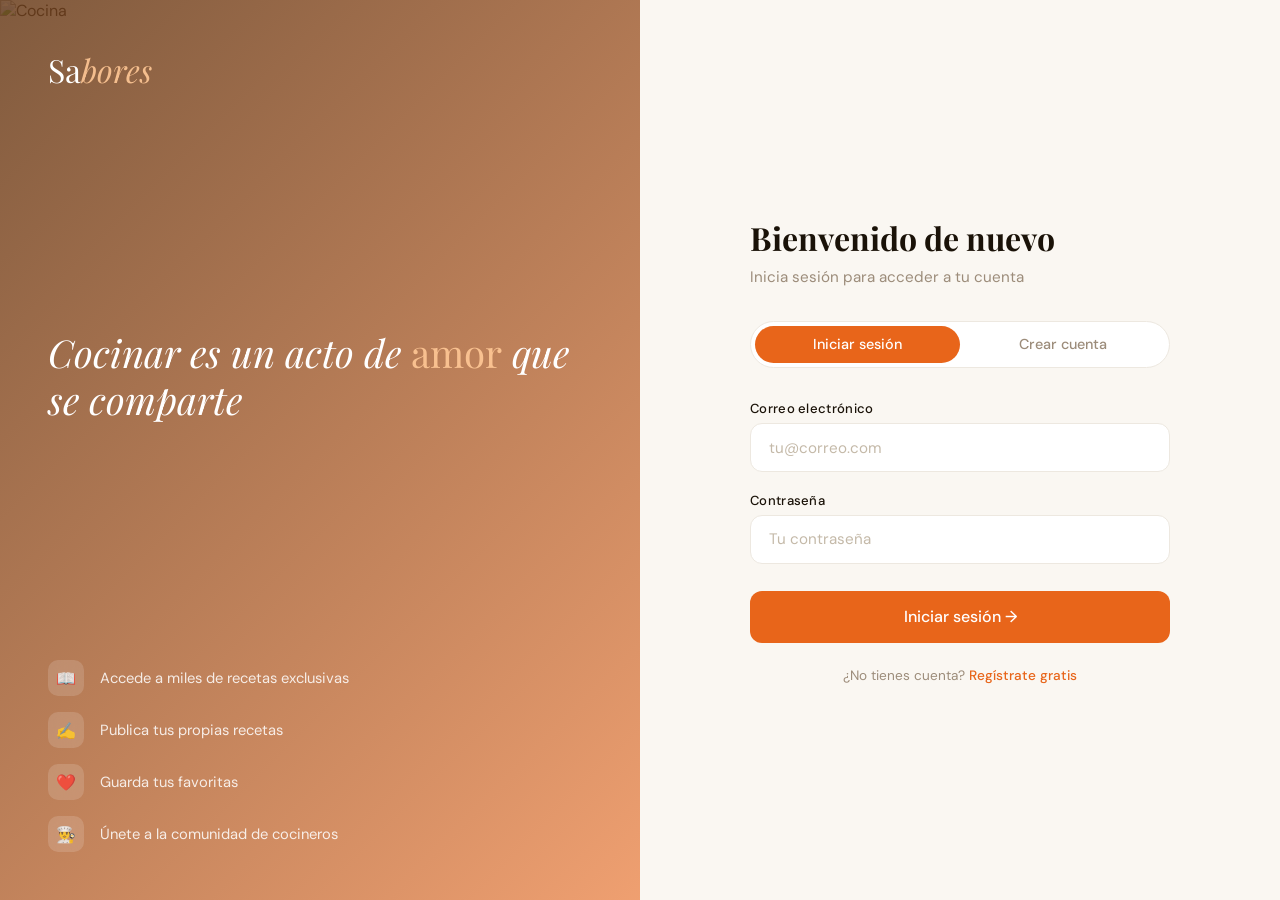
==== login.html @ 679c9be9 "Add files via upload" ====
<!DOCTYPE html>
<html lang="es">
<head>
    <meta charset="UTF-8"/>
    <meta name="viewport" content="width=device-width, initial-scale=1.0"/>
    <title>Entrar — Sabores</title>
    <link href="https://fonts.googleapis.com/css2?family=Playfair+Display:ital,wght@0,400;0,700;1,400&family=DM+Sans:wght@300;400;500&display=swap" rel="stylesheet"/>
    <script src="https://cdn.jsdelivr.net/npm/@supabase/supabase-js@2"></script>
    <style>
        :root {
            --cream: #faf7f2;
            --dark: #1a1208;
            --brown: #6b3f1e;
            --orange: #e8651a;
            --muted: #9c8c7a;
            --border: #ede8e0;
        }
        * { margin: 0; padding: 0; box-sizing: border-box; }
        body {
            font-family: 'DM Sans', sans-serif;
            background: var(--cream);
            color: var(--dark);
            min-height: 100vh;
            display: grid;
            grid-template-columns: 1fr 1fr;
        }

        /* ── LADO IZQUIERDO (imagen) ── */
        .auth-visual {
            position: relative;
            overflow: hidden;
            min-height: 100vh;
        }
        .auth-visual img {
            width: 100%; height: 100%;
            object-fit: cover;
            animation: slowZoom 12s ease forwards;
        }
        @keyframes slowZoom { from { transform: scale(1.08); } to { transform: scale(1); } }
        .auth-visual-overlay {
            position: absolute; inset: 0;
            background: linear-gradient(135deg, rgba(107,63,30,0.85) 0%, rgba(232,101,26,0.6) 100%);
        }
        .auth-visual-content {
            position: absolute; inset: 0;
            display: flex; flex-direction: column;
            justify-content: space-between;
            padding: 3rem;
            color: white;
        }
        .logo {
            font-family: 'Playfair Display', serif;
            font-size: 2rem; color: white; text-decoration: none;
        }
        .logo span { color: rgba(255,200,150,0.9); font-style: italic; }
        .visual-quote {
            font-family: 'Playfair Display', serif;
            font-size: clamp(1.8rem, 3vw, 2.8rem);
            line-height: 1.2;
            font-style: italic;
        }
        .visual-quote em { color: rgba(255,200,150,0.9); font-style: normal; }
        .visual-features { display: flex; flex-direction: column; gap: 1rem; }
        .feature-item {
            display: flex; align-items: center; gap: 1rem;
            font-size: 0.92rem; color: rgba(255,255,255,0.85);
        }
        .feature-icon {
            width: 36px; height: 36px; border-radius: 10px;
            background: rgba(255,255,255,0.15); backdrop-filter: blur(8px);
            display: flex; align-items: center; justify-content: center;
            font-size: 1rem; flex-shrink: 0;
        }

        /* ── LADO DERECHO (formulario) ── */
        .auth-form-side {
            display: flex; align-items: center; justify-content: center;
            padding: 3rem 2rem;
            background: var(--cream);
        }
        .auth-box {
            width: 100%; max-width: 420px;
            animation: fadeUp 0.6s ease both;
        }
        @keyframes fadeUp { from { opacity: 0; transform: translateY(20px); } to { opacity: 1; transform: translateY(0); } }

        .auth-box h1 {
            font-family: 'Playfair Display', serif;
            font-size: 2rem; color: var(--dark);
            margin-bottom: 0.4rem;
        }
        .auth-box p {
            color: var(--muted); font-size: 0.95rem;
            margin-bottom: 2rem; line-height: 1.5;
        }

        /* Tabs */
        .auth-tabs {
            display: flex; background: white;
            border: 1.5px solid var(--border); border-radius: 100px;
            padding: 4px; margin-bottom: 2rem;
        }
        .auth-tab {
            flex: 1; padding: 0.6rem; border-radius: 100px;
            border: none; background: transparent; cursor: pointer;
            font-family: 'DM Sans', sans-serif; font-size: 0.9rem;
            font-weight: 500; color: var(--muted); transition: all 0.25s;
        }
        .auth-tab.active { background: var(--orange); color: white; }

        /* Inputs */
        .form-group { display: flex; flex-direction: column; gap: 0.4rem; margin-bottom: 1.2rem; }
        .form-label { font-size: 0.82rem; font-weight: 500; color: var(--dark); letter-spacing: 0.3px; }
        .form-input {
            padding: 0.85rem 1.1rem;
            border: 1.5px solid var(--border);
            border-radius: 12px; outline: none;
            font-family: 'DM Sans', sans-serif; font-size: 0.95rem;
            color: var(--dark); background: white;
            transition: border-color 0.2s, box-shadow 0.2s;
        }
        .form-input:focus {
            border-color: var(--orange);
            box-shadow: 0 0 0 3px rgba(232,101,26,0.1);
        }
        .form-input::placeholder { color: #c4b9a8; }

        /* Botón submit */
        .btn-submit {
            width: 100%; padding: 0.95rem;
            background: var(--orange); color: white;
            border: none; border-radius: 12px;
            font-family: 'DM Sans', sans-serif; font-size: 1rem;
            font-weight: 500; cursor: pointer;
            transition: background 0.2s, transform 0.1s;
            margin-top: 0.5rem;
        }
        .btn-submit:hover { background: #c9541a; }
        .btn-submit:active { transform: scale(0.98); }
        .btn-submit:disabled { opacity: 0.6; cursor: not-allowed; }

        /* Mensaje error/éxito */
        .auth-message {
            padding: 0.85rem 1.1rem; border-radius: 10px;
            font-size: 0.88rem; margin-bottom: 1.2rem;
            display: none;
        }
        .auth-message.error { background: #fef2f2; color: #b91c1c; border: 1px solid #fecaca; display: block; }
        .auth-message.success { background: #f0fdf4; color: #166534; border: 1px solid #bbf7d0; display: block; }

        /* Divider */
        .divider {
            display: flex; align-items: center; gap: 1rem;
            margin: 1.5rem 0; color: var(--muted); font-size: 0.82rem;
        }
        .divider::before, .divider::after {
            content: ''; flex: 1; height: 1px; background: var(--border);
        }

        /* Footer del form */
        .auth-footer {
            text-align: center; margin-top: 1.5rem;
            font-size: 0.85rem; color: var(--muted);
        }
        .auth-footer a { color: var(--orange); text-decoration: none; font-weight: 500; }
        .auth-footer a:hover { text-decoration: underline; }

        /* Responsive */
        @media (max-width: 768px) {
            body { grid-template-columns: 1fr; }
            .auth-visual { display: none; }
            .auth-form-side { padding: 2rem 1.5rem; min-height: 100vh; }
        }
    </style>
</head>
<body>

<!-- LADO VISUAL -->
<div class="auth-visual">
    <img src="https://images.unsplash.com/photo-1556909114-f6e7ad7d3136?w=900&q=80" alt="Cocina"/>
    <div class="auth-visual-overlay"></div>
    <div class="auth-visual-content">
        <a href="index.html" class="logo">Sa<span>bores</span></a>
        <div class="visual-quote">
            Cocinar es un acto de <em>amor</em> que se comparte
        </div>
        <div class="visual-features">
            <div class="feature-item">
                <div class="feature-icon">📖</div>
                Accede a miles de recetas exclusivas
            </div>
            <div class="feature-item">
                <div class="feature-icon">✍️</div>
                Publica tus propias recetas
            </div>
            <div class="feature-item">
                <div class="feature-icon">❤️</div>
                Guarda tus favoritas
            </div>
            <div class="feature-item">
                <div class="feature-icon">👨‍🍳</div>
                Únete a la comunidad de cocineros
            </div>
        </div>
    </div>
</div>

<!-- LADO FORMULARIO -->
<div class="auth-form-side">
    <div class="auth-box">

        <h1 id="formTitle">Bienvenido de nuevo</h1>
        <p id="formSubtitle">Inicia sesión para acceder a tu cuenta</p>

        <!-- TABS -->
        <div class="auth-tabs">
            <button class="auth-tab active" onclick="switchTab('login')">Iniciar sesión</button>
            <button class="auth-tab" onclick="switchTab('register')">Crear cuenta</button>
        </div>

        <!-- MENSAJE -->
        <div class="auth-message" id="authMessage"></div>

        <!-- FORMULARIO LOGIN -->
        <div id="loginForm">
            <div class="form-group">
                <label class="form-label">Correo electrónico</label>
                <input type="email" class="form-input" id="loginEmail" placeholder="tu@correo.com"/>
            </div>
            <div class="form-group">
                <label class="form-label">Contraseña</label>
                <input type="password" class="form-input" id="loginPassword" placeholder="Tu contraseña"/>
            </div>
            <button class="btn-submit" onclick="handleLogin()" id="loginBtn">
                Iniciar sesión →
            </button>
            <div class="auth-footer">
                ¿No tienes cuenta? <a href="#" onclick="switchTab('register')">Regístrate gratis</a>
            </div>
        </div>

        <!-- FORMULARIO REGISTRO -->
        <div id="registerForm" style="display:none">
            <div class="form-group">
                <label class="form-label">Nombre completo</label>
                <input type="text" class="form-input" id="registerName" placeholder="Tu nombre"/>
            </div>
            <div class="form-group">
                <label class="form-label">Correo electrónico</label>
                <input type="email" class="form-input" id="registerEmail" placeholder="tu@correo.com"/>
            </div>
            <div class="form-group">
                <label class="form-label">Contraseña</label>
                <input type="password" class="form-input" id="registerPassword" placeholder="Mínimo 6 caracteres"/>
            </div>
            <button class="btn-submit" onclick="handleRegister()" id="registerBtn">
                Crear cuenta →
            </button>
            <div class="auth-footer">
                ¿Ya tienes cuenta? <a href="#" onclick="switchTab('login')">Inicia sesión</a>
            </div>
        </div>

    </div>
</div>

<script>
    const SUPABASE_URL = 'https://rwkermqcekptwixnckgy.supabase.co'
    const SUPABASE_KEY = 'eyJhbGciOiJIUzI1NiIsInR5cCI6IkpXVCJ9.eyJpc3MiOiJzdXBhYmFzZSIsInJlZiI6InJ3a2VybXFjZWtwdHdpeG5ja2d5Iiwicm9sZSI6ImFub24iLCJpYXQiOjE3NzQwODkzMTAsImV4cCI6MjA4OTY2NTMxMH0.brf_cSI--fx6o8pkqydMiVL0_jxmlAMR-ACyQ9v5xsA'
    const { createClient } = supabase
    const db = createClient(SUPABASE_URL, SUPABASE_KEY)

    // Si ya está logueado, redirigir al inicio
    db.auth.getSession().then(({ data }) => {
        if (data.session) window.location.href = 'index.html'
    })

    // ── CAMBIAR TAB ──
    function switchTab(tab) {
        const isLogin = tab === 'login'
        document.getElementById('loginForm').style.display = isLogin ? 'block' : 'none'
        document.getElementById('registerForm').style.display = isLogin ? 'none' : 'block'
        document.querySelectorAll('.auth-tab').forEach((t, i) => {
            t.classList.toggle('active', isLogin ? i === 0 : i === 1)
        })
        document.getElementById('formTitle').textContent = isLogin ? 'Bienvenido de nuevo' : 'Crea tu cuenta'
        document.getElementById('formSubtitle').textContent = isLogin
            ? 'Inicia sesión para acceder a tu cuenta'
            : 'Únete a la comunidad de Sabores'
        clearMessage()
    }

    // ── MOSTRAR MENSAJE ──
    function showMessage(text, type) {
        const el = document.getElementById('authMessage')
        el.textContent = text
        el.className = `auth-message ${type}`
    }
    function clearMessage() {
        const el = document.getElementById('authMessage')
        el.className = 'auth-message'
    }

    // ── LOGIN ──
    async function handleLogin() {
        const email = document.getElementById('loginEmail').value.trim()
        const password = document.getElementById('loginPassword').value
        const btn = document.getElementById('loginBtn')

        if (!email || !password) { showMessage('Por favor completa todos los campos', 'error'); return }

        btn.disabled = true
        btn.textContent = 'Entrando...'

        const { data, error } = await db.auth.signInWithPassword({ email, password })

        if (error) {
            showMessage(translateError(error.message), 'error')
            btn.disabled = false
            btn.textContent = 'Iniciar sesión →'
            return
        }

        showMessage('¡Sesión iniciada! Redirigiendo...', 'success')
        setTimeout(() => window.location.href = 'index.html', 1000)
    }

    // ── REGISTRO ──
    async function handleRegister() {
        const name = document.getElementById('registerName').value.trim()
        const email = document.getElementById('registerEmail').value.trim()
        const password = document.getElementById('registerPassword').value
        const btn = document.getElementById('registerBtn')

        if (!name || !email || !password) { showMessage('Por favor completa todos los campos', 'error'); return }
        if (password.length < 6) { showMessage('La contraseña debe tener al menos 6 caracteres', 'error'); return }

        btn.disabled = true
        btn.textContent = 'Creando cuenta...'

        const { data, error } = await db.auth.signUp({
            email,
            password,
            options: { data: { full_name: name } }
        })

        if (error) {
            showMessage(translateError(error.message), 'error')
            btn.disabled = false
            btn.textContent = 'Crear cuenta →'
            return
        }

        showMessage('¡Cuenta creada! Iniciando sesión...', 'success')
        setTimeout(() => window.location.href = 'index.html', 1500)
    }

    // ── TRADUCIR ERRORES ──
    function translateError(msg) {
        if (msg.includes('Invalid login')) return 'Correo o contraseña incorrectos'
        if (msg.includes('already registered')) return 'Este correo ya está registrado'
        if (msg.includes('Password should')) return 'La contraseña debe tener al menos 6 caracteres'
        if (msg.includes('valid email')) return 'Introduce un correo válido'
        return 'Ocurrió un error, inténtalo de nuevo'
    }

    // Enter para enviar
    document.addEventListener('keydown', e => {
        if (e.key === 'Enter') {
            const isLogin = document.getElementById('loginForm').style.display !== 'none'
            isLogin ? handleLogin() : handleRegister()
        }
    })
</script>
</body>
</html>
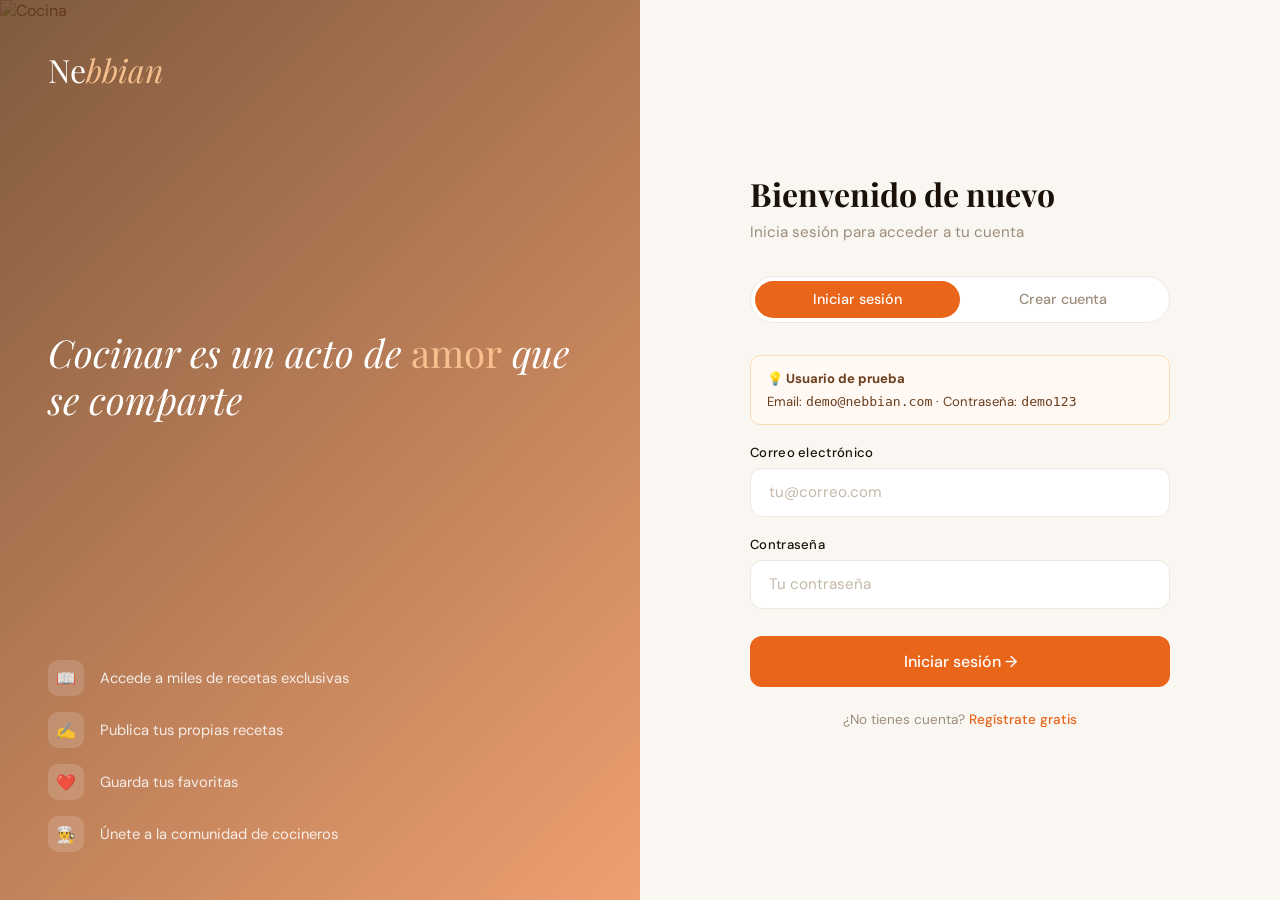
==== commit 6a2583f4: "refactor: replace Supabase integration with static local data and add styling and structural files" ====
--- a/login.html
+++ b/login.html
@@ -1,376 +1,406 @@
-<!DOCTYPE html>
-<html lang="es">
-<head>
-    <meta charset="UTF-8"/>
-    <meta name="viewport" content="width=device-width, initial-scale=1.0"/>
-    <title>Entrar — Sabores</title>
-    <link href="https://fonts.googleapis.com/css2?family=Playfair+Display:ital,wght@0,400;0,700;1,400&family=DM+Sans:wght@300;400;500&display=swap" rel="stylesheet"/>
-    <script src="https://cdn.jsdelivr.net/npm/@supabase/supabase-js@2"></script>
-    <style>
-        :root {
-            --cream: #faf7f2;
-            --dark: #1a1208;
-            --brown: #6b3f1e;
-            --orange: #e8651a;
-            --muted: #9c8c7a;
-            --border: #ede8e0;
-        }
-        * { margin: 0; padding: 0; box-sizing: border-box; }
-        body {
-            font-family: 'DM Sans', sans-serif;
-            background: var(--cream);
-            color: var(--dark);
-            min-height: 100vh;
-            display: grid;
-            grid-template-columns: 1fr 1fr;
-        }
-
-        /* ── LADO IZQUIERDO (imagen) ── */
-        .auth-visual {
-            position: relative;
-            overflow: hidden;
-            min-height: 100vh;
-        }
-        .auth-visual img {
-            width: 100%; height: 100%;
-            object-fit: cover;
-            animation: slowZoom 12s ease forwards;
-        }
-        @keyframes slowZoom { from { transform: scale(1.08); } to { transform: scale(1); } }
-        .auth-visual-overlay {
-            position: absolute; inset: 0;
-            background: linear-gradient(135deg, rgba(107,63,30,0.85) 0%, rgba(232,101,26,0.6) 100%);
-        }
-        .auth-visual-content {
-            position: absolute; inset: 0;
-            display: flex; flex-direction: column;
-            justify-content: space-between;
-            padding: 3rem;
-            color: white;
-        }
-        .logo {
-            font-family: 'Playfair Display', serif;
-            font-size: 2rem; color: white; text-decoration: none;
-        }
-        .logo span { color: rgba(255,200,150,0.9); font-style: italic; }
-        .visual-quote {
-            font-family: 'Playfair Display', serif;
-            font-size: clamp(1.8rem, 3vw, 2.8rem);
-            line-height: 1.2;
-            font-style: italic;
-        }
-        .visual-quote em { color: rgba(255,200,150,0.9); font-style: normal; }
-        .visual-features { display: flex; flex-direction: column; gap: 1rem; }
-        .feature-item {
-            display: flex; align-items: center; gap: 1rem;
-            font-size: 0.92rem; color: rgba(255,255,255,0.85);
-        }
-        .feature-icon {
-            width: 36px; height: 36px; border-radius: 10px;
-            background: rgba(255,255,255,0.15); backdrop-filter: blur(8px);
-            display: flex; align-items: center; justify-content: center;
-            font-size: 1rem; flex-shrink: 0;
-        }
-
-        /* ── LADO DERECHO (formulario) ── */
-        .auth-form-side {
-            display: flex; align-items: center; justify-content: center;
-            padding: 3rem 2rem;
-            background: var(--cream);
-        }
-        .auth-box {
-            width: 100%; max-width: 420px;
-            animation: fadeUp 0.6s ease both;
-        }
-        @keyframes fadeUp { from { opacity: 0; transform: translateY(20px); } to { opacity: 1; transform: translateY(0); } }
-
-        .auth-box h1 {
-            font-family: 'Playfair Display', serif;
-            font-size: 2rem; color: var(--dark);
-            margin-bottom: 0.4rem;
-        }
-        .auth-box p {
-            color: var(--muted); font-size: 0.95rem;
-            margin-bottom: 2rem; line-height: 1.5;
-        }
-
-        /* Tabs */
-        .auth-tabs {
-            display: flex; background: white;
-            border: 1.5px solid var(--border); border-radius: 100px;
-            padding: 4px; margin-bottom: 2rem;
-        }
-        .auth-tab {
-            flex: 1; padding: 0.6rem; border-radius: 100px;
-            border: none; background: transparent; cursor: pointer;
-            font-family: 'DM Sans', sans-serif; font-size: 0.9rem;
-            font-weight: 500; color: var(--muted); transition: all 0.25s;
-        }
-        .auth-tab.active { background: var(--orange); color: white; }
-
-        /* Inputs */
-        .form-group { display: flex; flex-direction: column; gap: 0.4rem; margin-bottom: 1.2rem; }
-        .form-label { font-size: 0.82rem; font-weight: 500; color: var(--dark); letter-spacing: 0.3px; }
-        .form-input {
-            padding: 0.85rem 1.1rem;
-            border: 1.5px solid var(--border);
-            border-radius: 12px; outline: none;
-            font-family: 'DM Sans', sans-serif; font-size: 0.95rem;
-            color: var(--dark); background: white;
-            transition: border-color 0.2s, box-shadow 0.2s;
-        }
-        .form-input:focus {
-            border-color: var(--orange);
-            box-shadow: 0 0 0 3px rgba(232,101,26,0.1);
-        }
-        .form-input::placeholder { color: #c4b9a8; }
-
-        /* Botón submit */
-        .btn-submit {
-            width: 100%; padding: 0.95rem;
-            background: var(--orange); color: white;
-            border: none; border-radius: 12px;
-            font-family: 'DM Sans', sans-serif; font-size: 1rem;
-            font-weight: 500; cursor: pointer;
-            transition: background 0.2s, transform 0.1s;
-            margin-top: 0.5rem;
-        }
-        .btn-submit:hover { background: #c9541a; }
-        .btn-submit:active { transform: scale(0.98); }
-        .btn-submit:disabled { opacity: 0.6; cursor: not-allowed; }
-
-        /* Mensaje error/éxito */
-        .auth-message {
-            padding: 0.85rem 1.1rem; border-radius: 10px;
-            font-size: 0.88rem; margin-bottom: 1.2rem;
-            display: none;
-        }
-        .auth-message.error { background: #fef2f2; color: #b91c1c; border: 1px solid #fecaca; display: block; }
-        .auth-message.success { background: #f0fdf4; color: #166534; border: 1px solid #bbf7d0; display: block; }
-
-        /* Divider */
-        .divider {
-            display: flex; align-items: center; gap: 1rem;
-            margin: 1.5rem 0; color: var(--muted); font-size: 0.82rem;
-        }
-        .divider::before, .divider::after {
-            content: ''; flex: 1; height: 1px; background: var(--border);
-        }
-
-        /* Footer del form */
-        .auth-footer {
-            text-align: center; margin-top: 1.5rem;
-            font-size: 0.85rem; color: var(--muted);
-        }
-        .auth-footer a { color: var(--orange); text-decoration: none; font-weight: 500; }
-        .auth-footer a:hover { text-decoration: underline; }
-
-        /* Responsive */
-        @media (max-width: 768px) {
-            body { grid-template-columns: 1fr; }
-            .auth-visual { display: none; }
-            .auth-form-side { padding: 2rem 1.5rem; min-height: 100vh; }
-        }
-    </style>
-</head>
-<body>
-
-<!-- LADO VISUAL -->
-<div class="auth-visual">
-    <img src="https://images.unsplash.com/photo-1556909114-f6e7ad7d3136?w=900&q=80" alt="Cocina"/>
-    <div class="auth-visual-overlay"></div>
-    <div class="auth-visual-content">
-        <a href="index.html" class="logo">Sa<span>bores</span></a>
-        <div class="visual-quote">
-            Cocinar es un acto de <em>amor</em> que se comparte
-        </div>
-        <div class="visual-features">
-            <div class="feature-item">
-                <div class="feature-icon">📖</div>
-                Accede a miles de recetas exclusivas
-            </div>
-            <div class="feature-item">
-                <div class="feature-icon">✍️</div>
-                Publica tus propias recetas
-            </div>
-            <div class="feature-item">
-                <div class="feature-icon">❤️</div>
-                Guarda tus favoritas
-            </div>
-            <div class="feature-item">
-                <div class="feature-icon">👨‍🍳</div>
-                Únete a la comunidad de cocineros
-            </div>
-        </div>
-    </div>
-</div>
-
-<!-- LADO FORMULARIO -->
-<div class="auth-form-side">
-    <div class="auth-box">
-
-        <h1 id="formTitle">Bienvenido de nuevo</h1>
-        <p id="formSubtitle">Inicia sesión para acceder a tu cuenta</p>
-
-        <!-- TABS -->
-        <div class="auth-tabs">
-            <button class="auth-tab active" onclick="switchTab('login')">Iniciar sesión</button>
-            <button class="auth-tab" onclick="switchTab('register')">Crear cuenta</button>
-        </div>
-
-        <!-- MENSAJE -->
-        <div class="auth-message" id="authMessage"></div>
-
-        <!-- FORMULARIO LOGIN -->
-        <div id="loginForm">
-            <div class="form-group">
-                <label class="form-label">Correo electrónico</label>
-                <input type="email" class="form-input" id="loginEmail" placeholder="tu@correo.com"/>
-            </div>
-            <div class="form-group">
-                <label class="form-label">Contraseña</label>
-                <input type="password" class="form-input" id="loginPassword" placeholder="Tu contraseña"/>
-            </div>
-            <button class="btn-submit" onclick="handleLogin()" id="loginBtn">
-                Iniciar sesión →
-            </button>
-            <div class="auth-footer">
-                ¿No tienes cuenta? <a href="#" onclick="switchTab('register')">Regístrate gratis</a>
-            </div>
-        </div>
-
-        <!-- FORMULARIO REGISTRO -->
-        <div id="registerForm" style="display:none">
-            <div class="form-group">
-                <label class="form-label">Nombre completo</label>
-                <input type="text" class="form-input" id="registerName" placeholder="Tu nombre"/>
-            </div>
-            <div class="form-group">
-                <label class="form-label">Correo electrónico</label>
-                <input type="email" class="form-input" id="registerEmail" placeholder="tu@correo.com"/>
-            </div>
-            <div class="form-group">
-                <label class="form-label">Contraseña</label>
-                <input type="password" class="form-input" id="registerPassword" placeholder="Mínimo 6 caracteres"/>
-            </div>
-            <button class="btn-submit" onclick="handleRegister()" id="registerBtn">
-                Crear cuenta →
-            </button>
-            <div class="auth-footer">
-                ¿Ya tienes cuenta? <a href="#" onclick="switchTab('login')">Inicia sesión</a>
-            </div>
-        </div>
-
-    </div>
-</div>
-
-<script>
-    const SUPABASE_URL = 'https://rwkermqcekptwixnckgy.supabase.co'
-    const SUPABASE_KEY = 'eyJhbGciOiJIUzI1NiIsInR5cCI6IkpXVCJ9.eyJpc3MiOiJzdXBhYmFzZSIsInJlZiI6InJ3a2VybXFjZWtwdHdpeG5ja2d5Iiwicm9sZSI6ImFub24iLCJpYXQiOjE3NzQwODkzMTAsImV4cCI6MjA4OTY2NTMxMH0.brf_cSI--fx6o8pkqydMiVL0_jxmlAMR-ACyQ9v5xsA'
-    const { createClient } = supabase
-    const db = createClient(SUPABASE_URL, SUPABASE_KEY)
-
-    // Si ya está logueado, redirigir al inicio
-    db.auth.getSession().then(({ data }) => {
-        if (data.session) window.location.href = 'index.html'
-    })
-
-    // ── CAMBIAR TAB ──
-    function switchTab(tab) {
-        const isLogin = tab === 'login'
-        document.getElementById('loginForm').style.display = isLogin ? 'block' : 'none'
-        document.getElementById('registerForm').style.display = isLogin ? 'none' : 'block'
-        document.querySelectorAll('.auth-tab').forEach((t, i) => {
-            t.classList.toggle('active', isLogin ? i === 0 : i === 1)
-        })
-        document.getElementById('formTitle').textContent = isLogin ? 'Bienvenido de nuevo' : 'Crea tu cuenta'
-        document.getElementById('formSubtitle').textContent = isLogin
-            ? 'Inicia sesión para acceder a tu cuenta'
-            : 'Únete a la comunidad de Sabores'
-        clearMessage()
-    }
-
-    // ── MOSTRAR MENSAJE ──
-    function showMessage(text, type) {
-        const el = document.getElementById('authMessage')
-        el.textContent = text
-        el.className = `auth-message ${type}`
-    }
-    function clearMessage() {
-        const el = document.getElementById('authMessage')
-        el.className = 'auth-message'
-    }
-
-    // ── LOGIN ──
-    async function handleLogin() {
-        const email = document.getElementById('loginEmail').value.trim()
-        const password = document.getElementById('loginPassword').value
-        const btn = document.getElementById('loginBtn')
-
-        if (!email || !password) { showMessage('Por favor completa todos los campos', 'error'); return }
-
-        btn.disabled = true
-        btn.textContent = 'Entrando...'
-
-        const { data, error } = await db.auth.signInWithPassword({ email, password })
-
-        if (error) {
-            showMessage(translateError(error.message), 'error')
-            btn.disabled = false
-            btn.textContent = 'Iniciar sesión →'
-            return
-        }
-
-        showMessage('¡Sesión iniciada! Redirigiendo...', 'success')
-        setTimeout(() => window.location.href = 'index.html', 1000)
-    }
-
-    // ── REGISTRO ──
-    async function handleRegister() {
-        const name = document.getElementById('registerName').value.trim()
-        const email = document.getElementById('registerEmail').value.trim()
-        const password = document.getElementById('registerPassword').value
-        const btn = document.getElementById('registerBtn')
-
-        if (!name || !email || !password) { showMessage('Por favor completa todos los campos', 'error'); return }
-        if (password.length < 6) { showMessage('La contraseña debe tener al menos 6 caracteres', 'error'); return }
-
-        btn.disabled = true
-        btn.textContent = 'Creando cuenta...'
-
-        const { data, error } = await db.auth.signUp({
-            email,
-            password,
-            options: { data: { full_name: name } }
-        })
-
-        if (error) {
-            showMessage(translateError(error.message), 'error')
-            btn.disabled = false
-            btn.textContent = 'Crear cuenta →'
-            return
-        }
-
-        showMessage('¡Cuenta creada! Iniciando sesión...', 'success')
-        setTimeout(() => window.location.href = 'index.html', 1500)
-    }
-
-    // ── TRADUCIR ERRORES ──
-    function translateError(msg) {
-        if (msg.includes('Invalid login')) return 'Correo o contraseña incorrectos'
-        if (msg.includes('already registered')) return 'Este correo ya está registrado'
-        if (msg.includes('Password should')) return 'La contraseña debe tener al menos 6 caracteres'
-        if (msg.includes('valid email')) return 'Introduce un correo válido'
-        return 'Ocurrió un error, inténtalo de nuevo'
-    }
-
-    // Enter para enviar
-    document.addEventListener('keydown', e => {
-        if (e.key === 'Enter') {
-            const isLogin = document.getElementById('loginForm').style.display !== 'none'
-            isLogin ? handleLogin() : handleRegister()
-        }
-    })
-</script>
-</body>
+<!DOCTYPE html>
+<html lang="es">
+<head>
+    <meta charset="UTF-8"/>
+    <meta name="viewport" content="width=device-width, initial-scale=1.0"/>
+    <title>Entrar — Nebbian</title>
+    <link href="https://fonts.googleapis.com/css2?family=Playfair+Display:ital,wght@0,400;0,700;1,400&family=DM+Sans:wght@300;400;500&display=swap" rel="stylesheet"/>
+    <style>
+        :root {
+            --cream: #faf7f2;
+            --dark: #1a1208;
+            --brown: #6b3f1e;
+            --orange: #e8651a;
+            --muted: #9c8c7a;
+            --border: #ede8e0;
+        }
+        * { margin: 0; padding: 0; box-sizing: border-box; }
+        body {
+            font-family: 'DM Sans', sans-serif;
+            background: var(--cream);
+            color: var(--dark);
+            min-height: 100vh;
+            display: grid;
+            grid-template-columns: 1fr 1fr;
+        }
+
+        /* ── LADO IZQUIERDO (imagen) ── */
+        .auth-visual {
+            position: relative;
+            overflow: hidden;
+            min-height: 100vh;
+        }
+        .auth-visual img {
+            width: 100%; height: 100%;
+            object-fit: cover;
+            animation: slowZoom 12s ease forwards;
+        }
+        @keyframes slowZoom { from { transform: scale(1.08); } to { transform: scale(1); } }
+        .auth-visual-overlay {
+            position: absolute; inset: 0;
+            background: linear-gradient(135deg, rgba(107,63,30,0.85) 0%, rgba(232,101,26,0.6) 100%);
+        }
+        .auth-visual-content {
+            position: absolute; inset: 0;
+            display: flex; flex-direction: column;
+            justify-content: space-between;
+            padding: 3rem;
+            color: white;
+        }
+        .logo {
+            font-family: 'Playfair Display', serif;
+            font-size: 2rem; color: white; text-decoration: none;
+        }
+        .logo span { color: rgba(255,200,150,0.9); font-style: italic; }
+        .visual-quote {
+            font-family: 'Playfair Display', serif;
+            font-size: clamp(1.8rem, 3vw, 2.8rem);
+            line-height: 1.2;
+            font-style: italic;
+        }
+        .visual-quote em { color: rgba(255,200,150,0.9); font-style: normal; }
+        .visual-features { display: flex; flex-direction: column; gap: 1rem; }
+        .feature-item {
+            display: flex; align-items: center; gap: 1rem;
+            font-size: 0.92rem; color: rgba(255,255,255,0.85);
+        }
+        .feature-icon {
+            width: 36px; height: 36px; border-radius: 10px;
+            background: rgba(255,255,255,0.15); backdrop-filter: blur(8px);
+            display: flex; align-items: center; justify-content: center;
+            font-size: 1rem; flex-shrink: 0;
+        }
+
+        /* ── LADO DERECHO (formulario) ── */
+        .auth-form-side {
+            display: flex; align-items: center; justify-content: center;
+            padding: 3rem 2rem;
+            background: var(--cream);
+        }
+        .auth-box {
+            width: 100%; max-width: 420px;
+            animation: fadeUp 0.6s ease both;
+        }
+        @keyframes fadeUp { from { opacity: 0; transform: translateY(20px); } to { opacity: 1; transform: translateY(0); } }
+
+        .auth-box h1 {
+            font-family: 'Playfair Display', serif;
+            font-size: 2rem; color: var(--dark);
+            margin-bottom: 0.4rem;
+        }
+        .auth-box p {
+            color: var(--muted); font-size: 0.95rem;
+            margin-bottom: 2rem; line-height: 1.5;
+        }
+
+        /* Tabs */
+        .auth-tabs {
+            display: flex; background: white;
+            border: 1.5px solid var(--border); border-radius: 100px;
+            padding: 4px; margin-bottom: 2rem;
+        }
+        .auth-tab {
+            flex: 1; padding: 0.6rem; border-radius: 100px;
+            border: none; background: transparent; cursor: pointer;
+            font-family: 'DM Sans', sans-serif; font-size: 0.9rem;
+            font-weight: 500; color: var(--muted); transition: all 0.25s;
+        }
+        .auth-tab.active { background: var(--orange); color: white; }
+
+        /* Inputs */
+        .form-group { display: flex; flex-direction: column; gap: 0.4rem; margin-bottom: 1.2rem; }
+        .form-label { font-size: 0.82rem; font-weight: 500; color: var(--dark); letter-spacing: 0.3px; }
+        .form-input {
+            padding: 0.85rem 1.1rem;
+            border: 1.5px solid var(--border);
+            border-radius: 12px; outline: none;
+            font-family: 'DM Sans', sans-serif; font-size: 0.95rem;
+            color: var(--dark); background: white;
+            transition: border-color 0.2s, box-shadow 0.2s;
+        }
+        .form-input:focus {
+            border-color: var(--orange);
+            box-shadow: 0 0 0 3px rgba(232,101,26,0.1);
+        }
+        .form-input::placeholder { color: #c4b9a8; }
+
+        /* Botón submit */
+        .btn-submit {
+            width: 100%; padding: 0.95rem;
+            background: var(--orange); color: white;
+            border: none; border-radius: 12px;
+            font-family: 'DM Sans', sans-serif; font-size: 1rem;
+            font-weight: 500; cursor: pointer;
+            transition: background 0.2s, transform 0.1s;
+            margin-top: 0.5rem;
+        }
+        .btn-submit:hover { background: #c9541a; }
+        .btn-submit:active { transform: scale(0.98); }
+        .btn-submit:disabled { opacity: 0.6; cursor: not-allowed; }
+
+        /* Mensaje error/éxito */
+        .auth-message {
+            padding: 0.85rem 1.1rem; border-radius: 10px;
+            font-size: 0.88rem; margin-bottom: 1.2rem;
+            display: none;
+        }
+        .auth-message.error { background: #fef2f2; color: #b91c1c; border: 1px solid #fecaca; display: block; }
+        .auth-message.success { background: #f0fdf4; color: #166534; border: 1px solid #bbf7d0; display: block; }
+
+        /* Divider */
+        .divider {
+            display: flex; align-items: center; gap: 1rem;
+            margin: 1.5rem 0; color: var(--muted); font-size: 0.82rem;
+        }
+        .divider::before, .divider::after {
+            content: ''; flex: 1; height: 1px; background: var(--border);
+        }
+
+        /* Footer del form */
+        .auth-footer {
+            text-align: center; margin-top: 1.5rem;
+            font-size: 0.85rem; color: var(--muted);
+        }
+        .auth-footer a { color: var(--orange); text-decoration: none; font-weight: 500; }
+        .auth-footer a:hover { text-decoration: underline; }
+
+        /* Nota de usuarios demo */
+        .demo-note {
+            background: #fff8f3; border: 1px solid #fddbb8;
+            border-radius: 10px; padding: 0.8rem 1rem;
+            font-size: 0.82rem; color: var(--brown);
+            margin-bottom: 1.2rem; line-height: 1.5;
+        }
+        .demo-note strong { display: block; margin-bottom: 0.2rem; }
+
+        /* Responsive */
+        @media (max-width: 768px) {
+            body { grid-template-columns: 1fr; }
+            .auth-visual { display: none; }
+            .auth-form-side { padding: 2rem 1.5rem; min-height: 100vh; }
+        }
+    </style>
+</head>
+<body>
+
+<!-- LADO VISUAL -->
+<div class="auth-visual">
+    <img src="https://images.unsplash.com/photo-1556909114-f6e7ad7d3136?w=900&q=80" alt="Cocina"/>
+    <div class="auth-visual-overlay"></div>
+    <div class="auth-visual-content">
+        <a href="index.html" class="logo">Ne<span>bbian</span></a>
+        <div class="visual-quote">
+            Cocinar es un acto de <em>amor</em> que se comparte
+        </div>
+        <div class="visual-features">
+            <div class="feature-item">
+                <div class="feature-icon">📖</div>
+                Accede a miles de recetas exclusivas
+            </div>
+            <div class="feature-item">
+                <div class="feature-icon">✍️</div>
+                Publica tus propias recetas
+            </div>
+            <div class="feature-item">
+                <div class="feature-icon">❤️</div>
+                Guarda tus favoritas
+            </div>
+            <div class="feature-item">
+                <div class="feature-icon">👨‍🍳</div>
+                Únete a la comunidad de cocineros
+            </div>
+        </div>
+    </div>
+</div>
+
+<!-- LADO FORMULARIO -->
+<div class="auth-form-side">
+    <div class="auth-box">
+
+        <h1 id="formTitle">Bienvenido de nuevo</h1>
+        <p id="formSubtitle">Inicia sesión para acceder a tu cuenta</p>
+
+        <!-- TABS -->
+        <div class="auth-tabs">
+            <button class="auth-tab active" onclick="switchTab('login')">Iniciar sesión</button>
+            <button class="auth-tab" onclick="switchTab('register')">Crear cuenta</button>
+        </div>
+
+        <!-- MENSAJE -->
+        <div class="auth-message" id="authMessage"></div>
+
+        <!-- FORMULARIO LOGIN -->
+        <div id="loginForm">
+            <div class="demo-note">
+                <strong>💡 Usuario de prueba</strong>
+                Email: <code>demo@nebbian.com</code> · Contraseña: <code>demo123</code>
+            </div>
+            <div class="form-group">
+                <label class="form-label">Correo electrónico</label>
+                <input type="email" class="form-input" id="loginEmail" placeholder="tu@correo.com"/>
+            </div>
+            <div class="form-group">
+                <label class="form-label">Contraseña</label>
+                <input type="password" class="form-input" id="loginPassword" placeholder="Tu contraseña"/>
+            </div>
+            <button class="btn-submit" onclick="handleLogin()" id="loginBtn">
+                Iniciar sesión →
+            </button>
+            <div class="auth-footer">
+                ¿No tienes cuenta? <a href="#" onclick="switchTab('register')">Regístrate gratis</a>
+            </div>
+        </div>
+
+        <!-- FORMULARIO REGISTRO -->
+        <div id="registerForm" style="display:none">
+            <div class="form-group">
+                <label class="form-label">Nombre completo</label>
+                <input type="text" class="form-input" id="registerName" placeholder="Tu nombre"/>
+            </div>
+            <div class="form-group">
+                <label class="form-label">Correo electrónico</label>
+                <input type="email" class="form-input" id="registerEmail" placeholder="tu@correo.com"/>
+            </div>
+            <div class="form-group">
+                <label class="form-label">Contraseña</label>
+                <input type="password" class="form-input" id="registerPassword" placeholder="Mínimo 6 caracteres"/>
+            </div>
+            <button class="btn-submit" onclick="handleRegister()" id="registerBtn">
+                Crear cuenta →
+            </button>
+            <div class="auth-footer">
+                ¿Ya tienes cuenta? <a href="#" onclick="switchTab('login')">Inicia sesión</a>
+            </div>
+        </div>
+
+    </div>
+</div>
+
+<script>
+    // ── AUTH LOCAL CON localStorage ──
+
+    // Usuarios precargados (demo)
+    const DEMO_USERS = [
+        { email: 'demo@nebbian.com', password: 'demo123', name: 'Usuario Demo' }
+    ]
+
+    function getUsers() {
+        const stored = localStorage.getItem('nebbian_users')
+        return stored ? JSON.parse(stored) : [...DEMO_USERS]
+    }
+
+    function saveUsers(users) {
+        localStorage.setItem('nebbian_users', JSON.stringify(users))
+    }
+
+    function setSession(user) {
+        localStorage.setItem('nebbian_session', JSON.stringify({ email: user.email, name: user.name }))
+    }
+
+    function getSession() {
+        const s = localStorage.getItem('nebbian_session')
+        return s ? JSON.parse(s) : null
+    }
+
+    // Si ya está logueado, redirigir al inicio
+    if (getSession()) {
+        window.location.href = 'index.html'
+    }
+
+    // ── CAMBIAR TAB ──
+    function switchTab(tab) {
+        const isLogin = tab === 'login'
+        document.getElementById('loginForm').style.display = isLogin ? 'block' : 'none'
+        document.getElementById('registerForm').style.display = isLogin ? 'none' : 'block'
+        document.querySelectorAll('.auth-tab').forEach((t, i) => {
+            t.classList.toggle('active', isLogin ? i === 0 : i === 1)
+        })
+        document.getElementById('formTitle').textContent = isLogin ? 'Bienvenido de nuevo' : 'Crea tu cuenta'
+        document.getElementById('formSubtitle').textContent = isLogin
+            ? 'Inicia sesión para acceder a tu cuenta'
+            : 'Únete a la comunidad de Nebbian'
+        clearMessage()
+    }
+
+    // ── MOSTRAR MENSAJE ──
+    function showMessage(text, type) {
+        const el = document.getElementById('authMessage')
+        el.textContent = text
+        el.className = `auth-message ${type}`
+    }
+    function clearMessage() {
+        const el = document.getElementById('authMessage')
+        el.className = 'auth-message'
+    }
+
+    // ── LOGIN ──
+    function handleLogin() {
+        const email = document.getElementById('loginEmail').value.trim().toLowerCase()
+        const password = document.getElementById('loginPassword').value
+        const btn = document.getElementById('loginBtn')
+
+        if (!email || !password) { showMessage('Por favor completa todos los campos', 'error'); return }
+
+        btn.disabled = true
+        btn.textContent = 'Entrando...'
+
+        // Simular pequeño delay
+        setTimeout(() => {
+            const users = getUsers()
+            const user = users.find(u => u.email.toLowerCase() === email && u.password === password)
+
+            if (!user) {
+                showMessage('Correo o contraseña incorrectos', 'error')
+                btn.disabled = false
+                btn.textContent = 'Iniciar sesión →'
+                return
+            }
+
+            setSession(user)
+            showMessage('¡Sesión iniciada! Redirigiendo...', 'success')
+            setTimeout(() => window.location.href = 'index.html', 1000)
+        }, 600)
+    }
+
+    // ── REGISTRO ──
+    function handleRegister() {
+        const name = document.getElementById('registerName').value.trim()
+        const email = document.getElementById('registerEmail').value.trim().toLowerCase()
+        const password = document.getElementById('registerPassword').value
+        const btn = document.getElementById('registerBtn')
+
+        if (!name || !email || !password) { showMessage('Por favor completa todos los campos', 'error'); return }
+        if (password.length < 6) { showMessage('La contraseña debe tener al menos 6 caracteres', 'error'); return }
+        if (!/^[^\s@]+@[^\s@]+\.[^\s@]+$/.test(email)) { showMessage('Introduce un correo válido', 'error'); return }
+
+        btn.disabled = true
+        btn.textContent = 'Creando cuenta...'
+
+        setTimeout(() => {
+            const users = getUsers()
+            if (users.find(u => u.email.toLowerCase() === email)) {
+                showMessage('Este correo ya está registrado', 'error')
+                btn.disabled = false
+                btn.textContent = 'Crear cuenta →'
+                return
+            }
+
+            users.push({ email, password, name })
+            saveUsers(users)
+            setSession({ email, name })
+
+            showMessage('¡Cuenta creada! Iniciando sesión...', 'success')
+            setTimeout(() => window.location.href = 'index.html', 1200)
+        }, 700)
+    }
+
+    // Enter para enviar
+    document.addEventListener('keydown', e => {
+        if (e.key === 'Enter') {
+            const isLogin = document.getElementById('loginForm').style.display !== 'none'
+            isLogin ? handleLogin() : handleRegister()
+        }
+    })
+</script>
+</body>
 </html>
